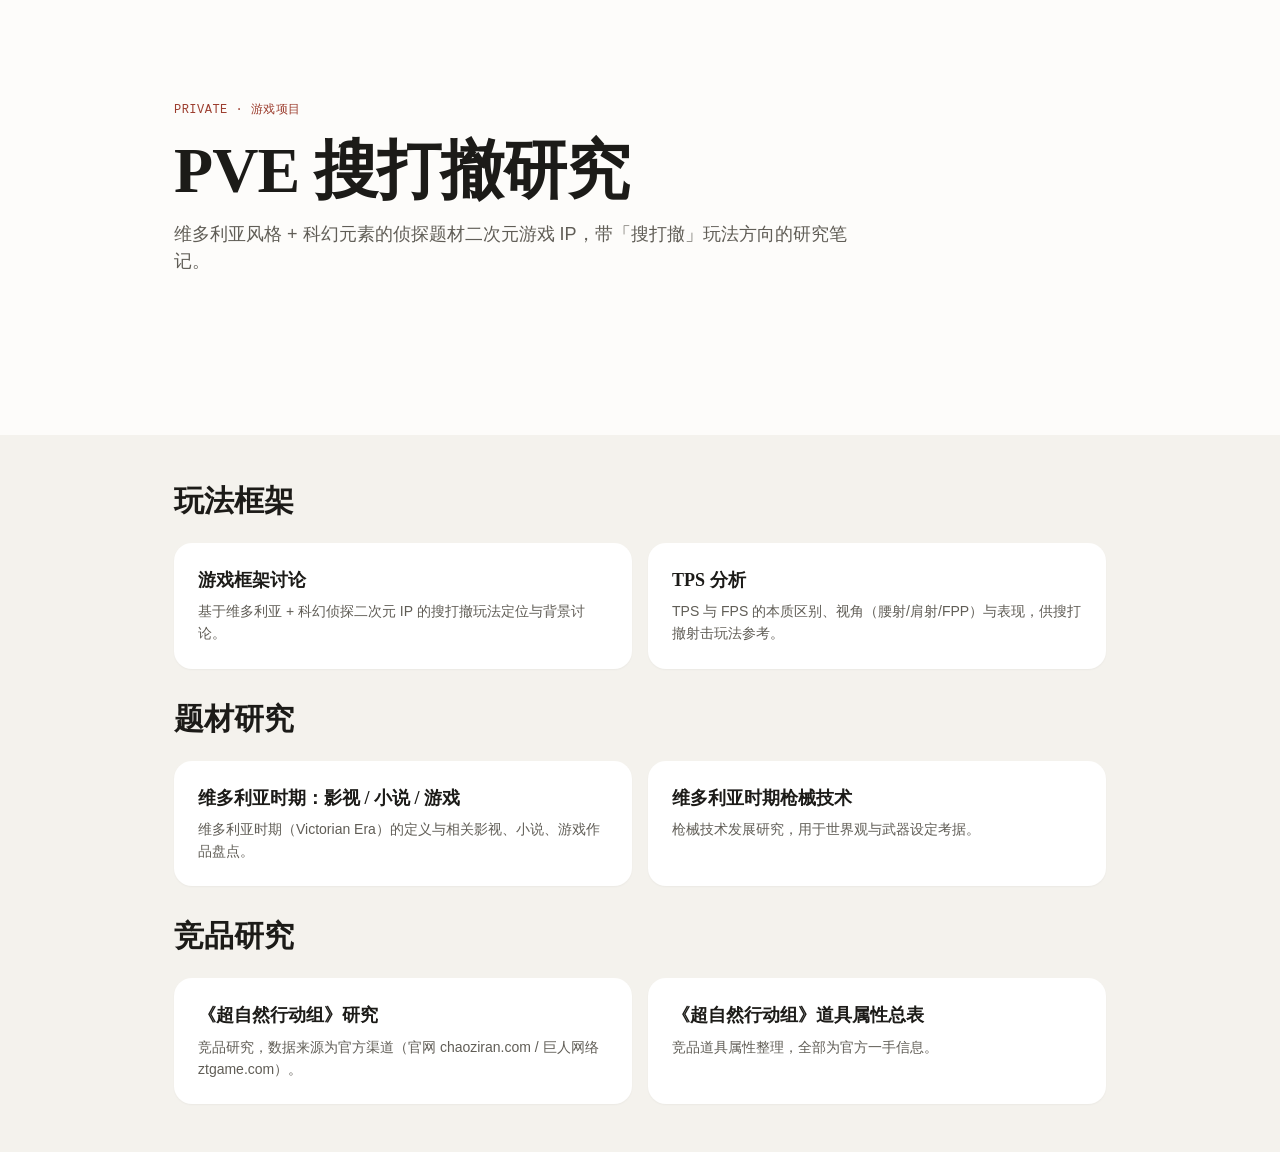
==== docs/pveextraction_index.html @ 66e5b621 "feat: 搜打撤研究笔记接入 xavierstudio-site-kit + portal.json（private）" ====
<!DOCTYPE html>
<html lang="zh-CN">
<head>
<meta charset="UTF-8">
<meta name="viewport" content="width=device-width, initial-scale=1.0">
<title>PVE 搜打撤研究</title>
<link rel="stylesheet" href="assets/theme/tokens.css">
<link rel="stylesheet" href="assets/theme/base.css">
<style>
  .group { margin-top: var(--space-6); }
</style>
</head>
<body>

<section class="band">
  <div class="page">
    <header class="hero">
      <span class="tag">private · 游戏项目</span>
      <h1>PVE 搜打撤研究</h1>
      <p class="lead">维多利亚风格 + 科幻元素的侦探题材二次元游戏 IP，带「搜打撤」玩法方向的研究笔记。</p>
    </header>
  </div>
</section>

<section class="band band-alt band-tight">
  <div class="page">
    <h2>玩法框架</h2>
    <div class="grid">
      <a class="card" href="research/GameFramework.md">
        <strong>游戏框架讨论</strong>
        <span>基于维多利亚 + 科幻侦探二次元 IP 的搜打撤玩法定位与背景讨论。</span>
      </a>
      <a class="card" href="research/TPS分析.md">
        <strong>TPS 分析</strong>
        <span>TPS 与 FPS 的本质区别、视角（腰射/肩射/FPP）与表现，供搜打撤射击玩法参考。</span>
      </a>
    </div>

    <h2 class="group">题材研究</h2>
    <div class="grid">
      <a class="card" href="research/维多利亚时期_影视小说游戏_研究文档.md">
        <strong>维多利亚时期：影视 / 小说 / 游戏</strong>
        <span>维多利亚时期（Victorian Era）的定义与相关影视、小说、游戏作品盘点。</span>
      </a>
      <a class="card" href="research/维多利亚时期_枪械技术_研究文档.md">
        <strong>维多利亚时期枪械技术</strong>
        <span>枪械技术发展研究，用于世界观与武器设定考据。</span>
      </a>
    </div>

    <h2 class="group">竞品研究</h2>
    <div class="grid">
      <a class="card" href="research/超自然行动组_研究文档.md">
        <strong>《超自然行动组》研究</strong>
        <span>竞品研究，数据来源为官方渠道（官网 chaoziran.com / 巨人网络 ztgame.com）。</span>
      </a>
      <a class="card" href="research/超自然行动组_道具属性表.md">
        <strong>《超自然行动组》道具属性总表</strong>
        <span>竞品道具属性整理，全部为官方一手信息。</span>
      </a>
    </div>
  </div>
</section>

</body>
</html>
---- docs/assets/theme/tokens.css ----
/*!
 * xavierstudio-site-kit · tokens
 * 一层：设计令牌。唯一真相源。
 *
 * 风格口径：苹果官网的骨架（排版节奏、留白、双表面色带、药丸按钮）
 *          + 保留个人色（赭石强调色、衬线标题）
 *
 * 硬性约束：任何页面、任何组件都不准写死色值与字号，只引用这里的变量。
 *          新增语义色请先加令牌，再在组件里引用。
 */
:root {
  /* ---- 表面 ---------------------------------------------------------- */
  /* 苹果用纯白 / #f5f5f7 两级表面做色带交替，这里整体偏暖一度保留个人气质 */
  --surface: #fdfcfa;
  --surface-alt: #f4f2ed;
  --surface-raised: #ffffff;
  --surface-inverse: #1c1b18;

  /* ---- 文字 ---------------------------------------------------------- */
  --ink: #1c1b18;
  --ink-secondary: #605d56;
  --ink-tertiary: #8a867d;
  --ink-on-inverse: #f4f2ed;
  --ink-on-accent: #ffffff;

  /* ---- 强调色与语义色 ------------------------------------------------ */
  --accent: #9c3d2e;
  --accent-hover: #7f2f22;
  --accent-wash: #f6ebe8;
  --accent-line: #d9b3aa;

  --ok: #4f6b45;
  --ok-wash: #eef3e9;
  --warn: #9a6a1c;
  --warn-wash: #faf1de;
  --danger: #a33226;
  --danger-wash: #fbebe9;
  --info: #3f5a73;
  --info-wash: #ecf1f6;

  /* ---- 分隔 ---------------------------------------------------------- */
  /* 苹果几乎不用边框，靠表面层级分区；发丝线只在表格与必要处出现 */
  --hairline: #e4e0d7;
  --hairline-strong: #cdc7ba;

  /* ---- 字体 ---------------------------------------------------------- */
  --font-sans:
    -apple-system, BlinkMacSystemFont, "SF Pro Text", "Segoe UI", "PingFang SC",
    "Hiragino Sans GB", "Microsoft YaHei", sans-serif;
  --font-serif:
    "Noto Serif SC", "Source Han Serif SC", "Songti SC", "STSong", Georgia, serif;
  --font-mono:
    ui-monospace, "SF Mono", "JetBrains Mono", "IBM Plex Mono", Consolas, monospace;

  /* ---- 字阶 ----------------------------------------------------------
   * 苹果的做法：字号越大，字距收得越紧。每一级字号都配一组行高与字距。
   */
  --text-display: 64px;
  --text-display-lh: 1.06;
  --text-display-ls: -0.015em;

  --text-h1: 44px;
  --text-h1-lh: 1.1;
  --text-h1-ls: -0.009em;

  --text-h2: 30px;
  --text-h2-lh: 1.2;
  --text-h2-ls: -0.005em;

  --text-h3: 22px;
  --text-h3-lh: 1.3;
  --text-h3-ls: -0.003em;

  --text-h4: 18px;
  --text-h4-lh: 1.4;
  --text-h4-ls: 0;

  --text-body: 17px;
  --text-body-lh: 1.47;

  --text-small: 14px;
  --text-small-lh: 1.55;

  --text-micro: 12px;
  --text-micro-lh: 1.5;
  --text-micro-ls: 0.04em;

  /* ---- 字重 ---------------------------------------------------------- */
  --weight-normal: 400;
  --weight-medium: 500;
  --weight-bold: 600;

  /* ---- 间距（4 的倍数） ---------------------------------------------- */
  --space-1: 4px;
  --space-2: 8px;
  --space-3: 12px;
  --space-4: 16px;
  --space-5: 24px;
  --space-6: 32px;
  --space-7: 48px;
  --space-8: 64px;
  --space-9: 96px;
  --space-10: 128px;

  /* ---- 版面宽度 ------------------------------------------------------
   * 980px 是苹果的内容宽；阅读密集的长文收到 692px 以控制每行字数。
   */
  --width-wide: 1180px;
  --width-content: 980px;
  --width-reading: 692px;

  /* ---- 圆角 ---------------------------------------------------------- */
  --radius-sm: 8px;
  --radius-md: 12px;
  --radius-lg: 18px;
  --radius-xl: 28px;
  --radius-pill: 980px;

  /* ---- 阴影 ----------------------------------------------------------
   * 克制使用。层级优先用表面色差表达，阴影只给浮起元素。
   */
  --shadow-sm: 0 1px 2px rgba(28, 27, 24, 0.04);
  --shadow-md: 0 4px 16px rgba(28, 27, 24, 0.06);

  /* ---- 动效 ---------------------------------------------------------- */
  --ease: cubic-bezier(0.25, 0.1, 0.25, 1);
  --duration: 0.22s;
}

/* 窄屏收字号与纵向节奏，令牌一处改、全站生效 */
@media (max-width: 734px) {
  :root {
    --text-display: 40px;
    --text-h1: 32px;
    --text-h2: 24px;
    --text-h3: 19px;
    --text-body: 16px;
    --space-9: 56px;
    --space-10: 72px;
  }
}
---- docs/assets/theme/base.css ----
/*!
 * xavierstudio-site-kit · base
 * 二层：重置、排版与组件原语。只引用 tokens.css，不出现任何写死色值。
 *
 * 组件词汇沿用 Health 仓库已有的一套（page/hero/section/card/stat/row/pill/
 * button/links/warn/muted/note/alert/lead/tag），它是现存三套页面里最系统的，
 * 因此被收为规范词汇 —— 这样既有页面换肤接近零改动。
 *
 * 依赖：本文件必须在 tokens.css 之后加载。
 */

/* ===== 重置 ============================================================ */
*,
*::before,
*::after {
  box-sizing: border-box;
}

* {
  margin: 0;
  padding: 0;
}

html {
  -webkit-font-smoothing: antialiased;
  -moz-osx-font-smoothing: grayscale;
  text-rendering: optimizeLegibility;
  scroll-behavior: smooth;
}

body {
  background: var(--surface);
  color: var(--ink);
  font-family: var(--font-sans);
  font-size: var(--text-body);
  line-height: var(--text-body-lh);
  font-weight: var(--weight-normal);
}

img,
svg,
video {
  max-width: 100%;
  height: auto;
  display: block;
}

/* 组件一旦显式声明 display，就会压过 [hidden] 的 UA 样式。
   这是反复踩的坑，在重置里一次性兜住。 */
[hidden] {
  display: none !important;
}

::selection {
  background: var(--accent);
  color: var(--ink-on-accent);
}

:focus-visible {
  outline: 2px solid var(--accent);
  outline-offset: 3px;
}

/* ===== 排版 ============================================================
 * 标题用衬线保留个人气质，字号与字距按苹果的「越大越紧」处理。
 */
h1,
h2,
h3,
h4 {
  font-family: var(--font-serif);
  font-weight: var(--weight-bold);
  /* 继承而非写死：容器一旦设置 color（深色色带、第三方页面的彩色 hero），
     标题要跟着走。写死 var(--ink) 会把这些容器的文字压成深色，是踩过的坑。
     body 已设 var(--ink)，默认效果不变。 */
  color: inherit;
  text-wrap: balance;
}

h1 {
  font-size: var(--text-h1);
  line-height: var(--text-h1-lh);
  letter-spacing: var(--text-h1-ls);
}

h2 {
  font-size: var(--text-h2);
  line-height: var(--text-h2-lh);
  letter-spacing: var(--text-h2-ls);
}

h3 {
  font-size: var(--text-h3);
  line-height: var(--text-h3-lh);
  letter-spacing: var(--text-h3-ls);
}

h4 {
  font-size: var(--text-h4);
  line-height: var(--text-h4-lh);
  letter-spacing: var(--text-h4-ls);
}

p {
  max-width: var(--width-reading);
}

/* ---- 纵向节奏 --------------------------------------------------------
 * 重置清掉了所有 margin，这里统一补回来，避免每个页面各自手调。
 * 规则按「后者相对前者」表达，顺序由宽到窄，后面的更具体者覆盖前面的。
 */
h1 + *,
h2 + *,
h3 + *,
h4 + * {
  margin-top: var(--space-4);
}

h1 + p,
h2 + p,
h3 + p,
h4 + p {
  margin-top: var(--space-3);
}

p + p,
p + ul,
p + ol,
ul + p,
ol + p,
blockquote + p {
  margin-top: var(--space-4);
}

* + table,
* + pre,
* + blockquote,
* + .grid,
* + .stats,
* + .timeline,
* + .links,
* + .alert,
* + .warn,
* + .swatches {
  margin-top: var(--space-5);
}

a {
  color: var(--accent);
  text-decoration: none;
  transition: color var(--duration) var(--ease);
}

a:hover {
  color: var(--accent-hover);
  text-decoration: underline;
  text-underline-offset: 3px;
}

strong,
b {
  font-weight: var(--weight-bold);
}

code {
  font-family: var(--font-mono);
  font-size: 0.88em;
  background: var(--surface-alt);
  padding: 2px 6px;
  border-radius: var(--radius-sm);
}

pre {
  font-family: var(--font-mono);
  font-size: var(--text-small);
  line-height: 1.6;
  background: var(--surface-inverse);
  color: var(--ink-on-inverse);
  padding: var(--space-5);
  border-radius: var(--radius-md);
  overflow: auto;
}

pre code {
  background: none;
  padding: 0;
  color: inherit;
}

blockquote {
  border-left: 2px solid var(--accent-line);
  padding-left: var(--space-4);
  color: var(--ink-secondary);
}

hr {
  border: none;
  border-top: 1px solid var(--hairline);
  margin: var(--space-7) 0;
}

ul,
ol {
  padding-left: 1.3em;
  max-width: var(--width-reading);
}

li + li {
  margin-top: var(--space-1);
}

/* ===== 版面骨架 ========================================================
 * .page       内容容器，居中限宽
 * .band       整幅色带，承担纵向节奏；.band-alt 换表面色做交替
 */
.page {
  width: 100%;
  max-width: var(--width-content);
  margin: 0 auto;
  padding: 0 var(--space-5);
}

.page-wide {
  max-width: var(--width-wide);
}

.page-reading {
  max-width: var(--width-reading);
}

.band {
  padding: var(--space-9) 0;
}

.band-alt {
  background: var(--surface-alt);
}

/* 标题继承 color，因此这里设一次即可，不必再逐级覆盖 */
.band-inverse {
  background: var(--surface-inverse);
  color: var(--ink-on-inverse);
}

.band-tight {
  padding: var(--space-7) 0;
}

/* ===== 首屏 ============================================================
 * 苹果的 hero 不是卡片，是大标题 + 留白。这里去掉原有的卡片外观。
 */
.hero {
  padding: var(--space-9) 0 var(--space-8);
}

/* 色带已经提供纵向节奏，首个 hero 不再重复撑高 */
.band > .page > .hero:first-child,
.band > .page-wide > .hero:first-child,
.band > .page-reading > .hero:first-child {
  padding-top: 0;
}

.hero h1 {
  font-size: var(--text-display);
  line-height: var(--text-display-lh);
  letter-spacing: var(--text-display-ls);
  margin-top: var(--space-4);
}

.lead {
  font-size: var(--text-h4);
  line-height: 1.5;
  color: var(--ink-secondary);
  margin-top: var(--space-4);
  max-width: var(--width-reading);
}

/* 小标签：hero 上方的类别提示 */
.tag {
  display: inline-flex;
  align-items: center;
  font-family: var(--font-mono);
  font-size: var(--text-micro);
  letter-spacing: var(--text-micro-ls);
  text-transform: uppercase;
  color: var(--accent);
}

/* ===== 分节 ============================================================
 * 默认不是卡片，靠间距与标题分区（苹果的做法）。
 * 需要卡片外观时另加 .card。
 */
.section {
  margin-top: var(--space-8);
}

/* ===== 卡片与网格 ====================================================== */
.card {
  display: block;
  background: var(--surface-raised);
  border-radius: var(--radius-lg);
  padding: var(--space-5);
  box-shadow: var(--shadow-sm);
  transition:
    box-shadow var(--duration) var(--ease),
    transform var(--duration) var(--ease);
}

a.card:hover {
  box-shadow: var(--shadow-md);
  transform: translateY(-2px);
  text-decoration: none;
}

a.card:hover strong {
  color: var(--accent);
}

.card strong {
  display: block;
  font-family: var(--font-serif);
  font-size: var(--text-h4);
  color: var(--ink);
  transition: color var(--duration) var(--ease);
}

.card span {
  color: var(--ink-secondary);
  font-size: var(--text-small);
  line-height: var(--text-small-lh);
}

.card strong + span {
  display: block;
  margin-top: var(--space-2);
}

.grid {
  display: grid;
  grid-template-columns: repeat(auto-fit, minmax(240px, 1fr));
  gap: var(--space-4);
}

/* ===== 数字指标 ======================================================== */
.stats {
  display: grid;
  grid-template-columns: repeat(auto-fit, minmax(140px, 1fr));
  gap: var(--space-4);
  margin-top: var(--space-6);
}

.stat {
  background: var(--surface-raised);
  border-radius: var(--radius-md);
  padding: var(--space-4);
  box-shadow: var(--shadow-sm);
}

.stat span {
  display: block;
  font-size: var(--text-micro);
  letter-spacing: var(--text-micro-ls);
  text-transform: uppercase;
  color: var(--ink-tertiary);
  font-family: var(--font-mono);
}

.stat strong {
  display: block;
  margin-top: var(--space-2);
  font-family: var(--font-serif);
  font-size: var(--text-h2);
  line-height: 1.1;
  letter-spacing: var(--text-h2-ls);
}

/* ===== 时间线行 ======================================================== */
.timeline {
  display: grid;
  gap: var(--space-2);
}

.row {
  display: grid;
  grid-template-columns: 112px 1fr auto;
  gap: var(--space-4);
  align-items: center;
  background: var(--surface-raised);
  border-radius: var(--radius-md);
  padding: var(--space-4);
  box-shadow: var(--shadow-sm);
}

.row > div:nth-child(2) {
  font-size: var(--text-small);
  line-height: var(--text-small-lh);
}

.date {
  font-family: var(--font-mono);
  font-size: var(--text-small);
  font-weight: var(--weight-medium);
  color: var(--ink-secondary);
}

/* ===== 状态药丸 ========================================================
 * red / amber / green / blue / purple 是既有页面在用的名字，保留为别名，
 * 实际取语义令牌，不再出现写死色值。
 */
.pill {
  display: inline-flex;
  align-items: center;
  border-radius: var(--radius-pill);
  padding: 3px 10px;
  font-size: var(--text-micro);
  font-weight: var(--weight-medium);
  white-space: nowrap;
  background: var(--surface-alt);
  color: var(--ink-secondary);
}

.pill.red,
.pill.danger {
  background: var(--danger-wash);
  color: var(--danger);
}

.pill.amber,
.pill.warn {
  background: var(--warn-wash);
  color: var(--warn);
}

.pill.green,
.pill.ok {
  background: var(--ok-wash);
  color: var(--ok);
}

.pill.blue,
.pill.info {
  background: var(--info-wash);
  color: var(--info);
}

.pill.purple,
.pill.accent {
  background: var(--accent-wash);
  color: var(--accent);
}

/* ===== 按钮与链接组 ====================================================
 * 药丸形，苹果式。.button 实心强调色，.button-quiet 低调描边。
 */
.button {
  display: inline-flex;
  align-items: center;
  gap: var(--space-2);
  border-radius: var(--radius-pill);
  padding: 8px 18px;
  font-size: var(--text-small);
  font-weight: var(--weight-medium);
  font-family: var(--font-sans);
  background: var(--accent);
  color: var(--ink-on-accent);
  border: none;
  cursor: pointer;
  white-space: nowrap;
  transition: background var(--duration) var(--ease);
}

.button:hover {
  background: var(--accent-hover);
  color: var(--ink-on-accent);
  text-decoration: none;
}

.button-quiet {
  background: transparent;
  color: var(--accent);
  box-shadow: inset 0 0 0 1px var(--accent-line);
}

.button-quiet:hover {
  background: var(--accent-wash);
  color: var(--accent-hover);
}

.links {
  display: flex;
  flex-wrap: wrap;
  gap: var(--space-2);
}

.links a {
  display: inline-flex;
  align-items: center;
  border-radius: var(--radius-pill);
  padding: 7px 16px;
  font-size: var(--text-small);
  font-weight: var(--weight-medium);
  background: var(--surface-alt);
  color: var(--accent);
}

.links a:hover {
  background: var(--accent-wash);
  text-decoration: none;
}

/* ===== 表格 ============================================================ */
table {
  width: 100%;
  border-collapse: collapse;
  font-size: var(--text-small);
  background: var(--surface-raised);
  border-radius: var(--radius-md);
  overflow: hidden;
  box-shadow: var(--shadow-sm);
}

th,
td {
  text-align: left;
  vertical-align: top;
  padding: var(--space-3) var(--space-4);
  border-bottom: 1px solid var(--hairline);
}

th {
  font-family: var(--font-mono);
  font-size: var(--text-micro);
  letter-spacing: var(--text-micro-ls);
  text-transform: uppercase;
  color: var(--ink-tertiary);
  font-weight: var(--weight-medium);
  background: var(--surface-alt);
}

tr:last-child td {
  border-bottom: none;
}

/* ===== 提示块 ========================================================== */
.alert {
  background: var(--surface-raised);
  border-radius: var(--radius-md);
  padding: var(--space-4) var(--space-5);
  box-shadow: var(--shadow-sm);
  margin-top: var(--space-3);
}

.alert h4 {
  display: flex;
  align-items: center;
  gap: var(--space-2);
  margin-bottom: var(--space-2);
}

.alert p {
  font-size: var(--text-small);
  line-height: var(--text-small-lh);
  margin-top: var(--space-1);
}

.alert .meta {
  font-family: var(--font-mono);
  font-size: var(--text-micro);
  color: var(--ink-tertiary);
}

/* 免责声明 / 风险提示：低调但不可忽略 */
.warn {
  background: var(--warn-wash);
  border-radius: var(--radius-md);
  padding: var(--space-4) var(--space-5);
  color: var(--warn);
  font-size: var(--text-small);
  line-height: var(--text-small-lh);
}

.warn strong {
  color: var(--warn);
}

/* ===== 文字辅助 ======================================================== */
.muted {
  color: var(--ink-tertiary);
}

.note {
  color: var(--ink-tertiary);
  font-size: var(--text-small);
}

.mono {
  font-family: var(--font-mono);
}

.micro {
  font-family: var(--font-mono);
  font-size: var(--text-micro);
  letter-spacing: var(--text-micro-ls);
  text-transform: uppercase;
  color: var(--ink-tertiary);
}

/* ===== 窄屏 ============================================================ */
@media (max-width: 734px) {
  .row {
    grid-template-columns: 1fr;
    gap: var(--space-2);
  }

  .hero {
    padding: var(--space-7) 0 var(--space-6);
  }
}

@media (prefers-reduced-motion: reduce) {
  *,
  *::before,
  *::after {
    transition-duration: 0.01ms !important;
    animation-duration: 0.01ms !important;
    scroll-behavior: auto;
  }
}
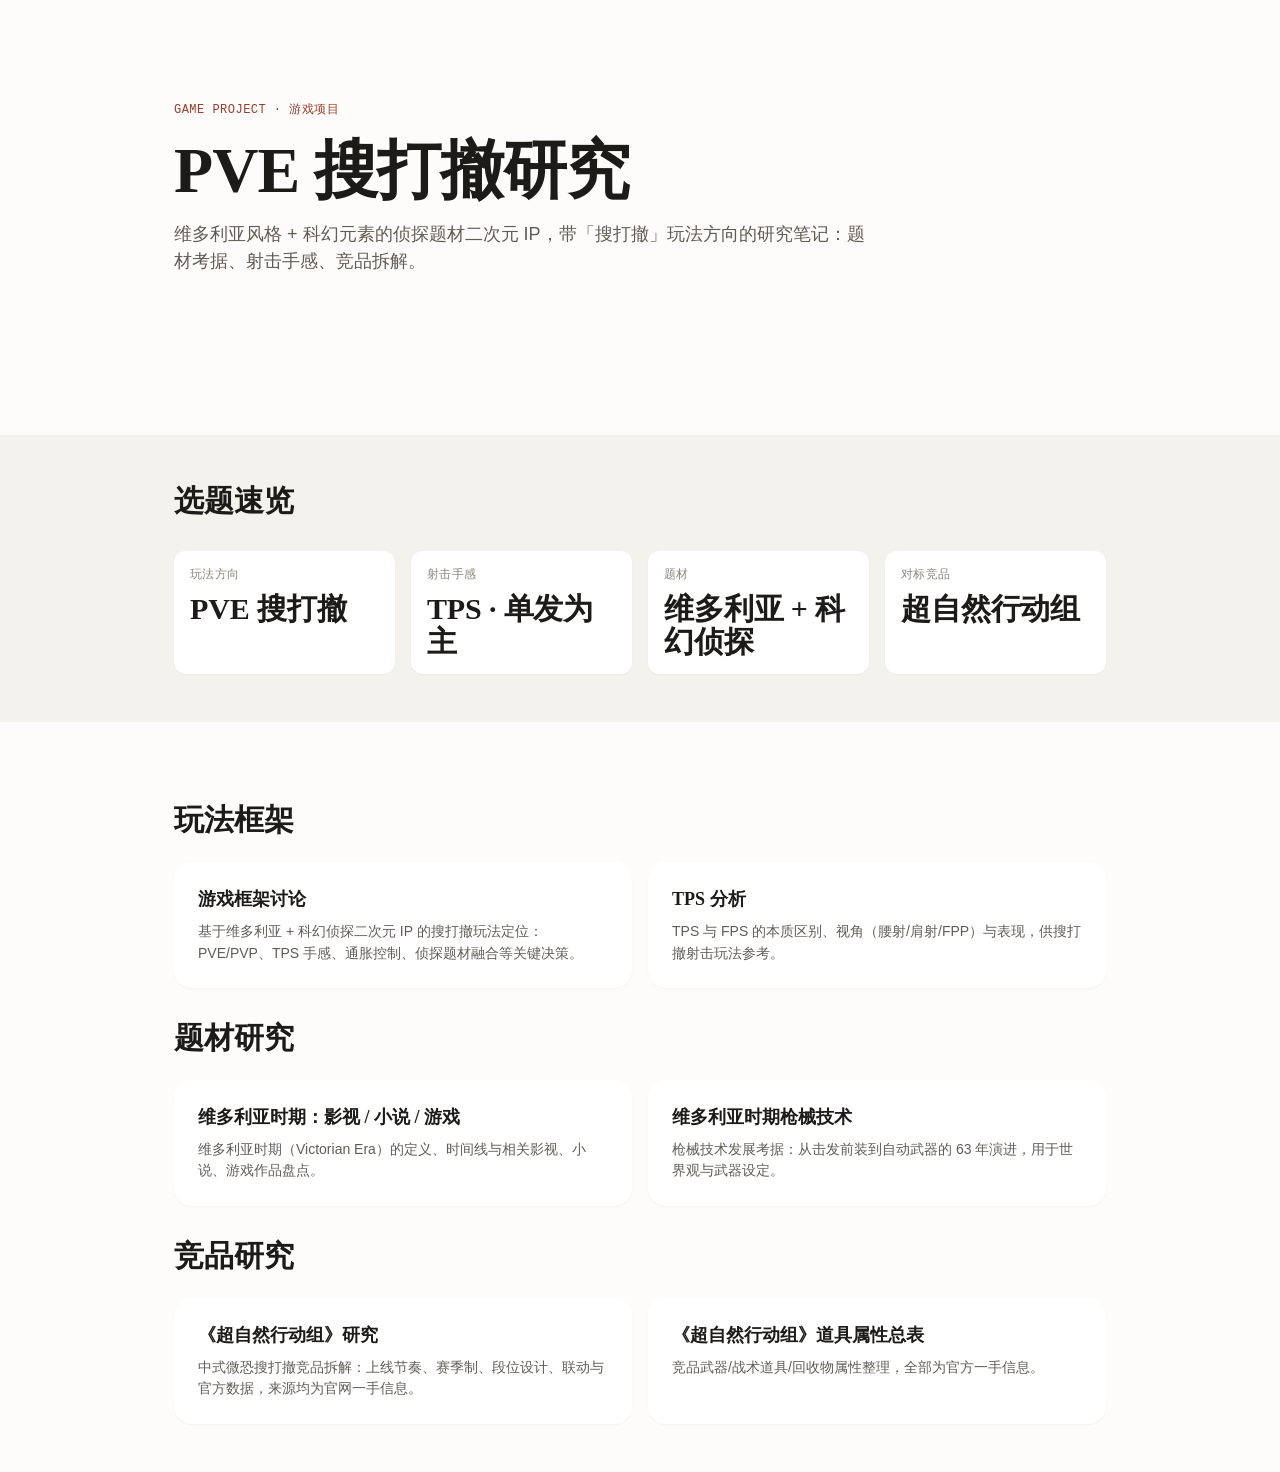
==== commit 58e7d6e3: "feat: 研究 md 渲染为主题化 HTML 站点，索引页整合并转公开" ====
--- a/docs/pveextraction_index.html
+++ b/docs/pveextraction_index.html
@@ -15,50 +15,72 @@
 <section class="band">
   <div class="page">
     <header class="hero">
-      <span class="tag">private · 游戏项目</span>
+      <span class="tag">game project · 游戏项目</span>
       <h1>PVE 搜打撤研究</h1>
-      <p class="lead">维多利亚风格 + 科幻元素的侦探题材二次元游戏 IP，带「搜打撤」玩法方向的研究笔记。</p>
+      <p class="lead">维多利亚风格 + 科幻元素的侦探题材二次元 IP，带「搜打撤」玩法方向的研究笔记：题材考据、射击手感、竞品拆解。</p>
     </header>
   </div>
 </section>
 
 <section class="band band-alt band-tight">
   <div class="page">
-    <h2>玩法框架</h2>
+    <h2>选题速览</h2>
+    <div class="stats">
+      <div class="stat"><span>玩法方向</span><strong>PVE 搜打撤</strong></div>
+      <div class="stat"><span>射击手感</span><strong>TPS · 单发为主</strong></div>
+      <div class="stat"><span>题材</span><strong>维多利亚 + 科幻侦探</strong></div>
+      <div class="stat"><span>对标竞品</span><strong>超自然行动组</strong></div>
+    </div>
+  </div>
+</section>
+
+<section class="band band-tight">
+  <div class="page">
+    <h2 class="group">玩法框架</h2>
     <div class="grid">
-      <a class="card" href="research/GameFramework.md">
+
+      <a class="card" href="research/GameFramework.html">
         <strong>游戏框架讨论</strong>
-        <span>基于维多利亚 + 科幻侦探二次元 IP 的搜打撤玩法定位与背景讨论。</span>
+        <span>基于维多利亚 + 科幻侦探二次元 IP 的搜打撤玩法定位：PVE/PVP、TPS 手感、通胀控制、侦探题材融合等关键决策。</span>
       </a>
-      <a class="card" href="research/TPS分析.md">
+
+      <a class="card" href="research/TPS分析.html">
         <strong>TPS 分析</strong>
         <span>TPS 与 FPS 的本质区别、视角（腰射/肩射/FPP）与表现，供搜打撤射击玩法参考。</span>
       </a>
+
     </div>
 
     <h2 class="group">题材研究</h2>
     <div class="grid">
-      <a class="card" href="research/维多利亚时期_影视小说游戏_研究文档.md">
+
+      <a class="card" href="research/维多利亚时期_影视小说游戏_研究文档.html">
         <strong>维多利亚时期：影视 / 小说 / 游戏</strong>
-        <span>维多利亚时期（Victorian Era）的定义与相关影视、小说、游戏作品盘点。</span>
+        <span>维多利亚时期（Victorian Era）的定义、时间线与相关影视、小说、游戏作品盘点。</span>
       </a>
-      <a class="card" href="research/维多利亚时期_枪械技术_研究文档.md">
+
+      <a class="card" href="research/维多利亚时期_枪械技术_研究文档.html">
         <strong>维多利亚时期枪械技术</strong>
-        <span>枪械技术发展研究，用于世界观与武器设定考据。</span>
+        <span>枪械技术发展考据：从击发前装到自动武器的 63 年演进，用于世界观与武器设定。</span>
       </a>
+
     </div>
 
     <h2 class="group">竞品研究</h2>
     <div class="grid">
-      <a class="card" href="research/超自然行动组_研究文档.md">
+
+      <a class="card" href="research/超自然行动组_研究文档.html">
         <strong>《超自然行动组》研究</strong>
-        <span>竞品研究，数据来源为官方渠道（官网 chaoziran.com / 巨人网络 ztgame.com）。</span>
+        <span>中式微恐搜打撤竞品拆解：上线节奏、赛季制、段位设计、联动与官方数据，来源均为官网一手信息。</span>
       </a>
-      <a class="card" href="research/超自然行动组_道具属性表.md">
+
+      <a class="card" href="research/超自然行动组_道具属性表.html">
         <strong>《超自然行动组》道具属性总表</strong>
-        <span>竞品道具属性整理，全部为官方一手信息。</span>
+        <span>竞品武器/战术道具/回收物属性整理，全部为官方一手信息。</span>
       </a>
+
     </div>
+
   </div>
 </section>
 
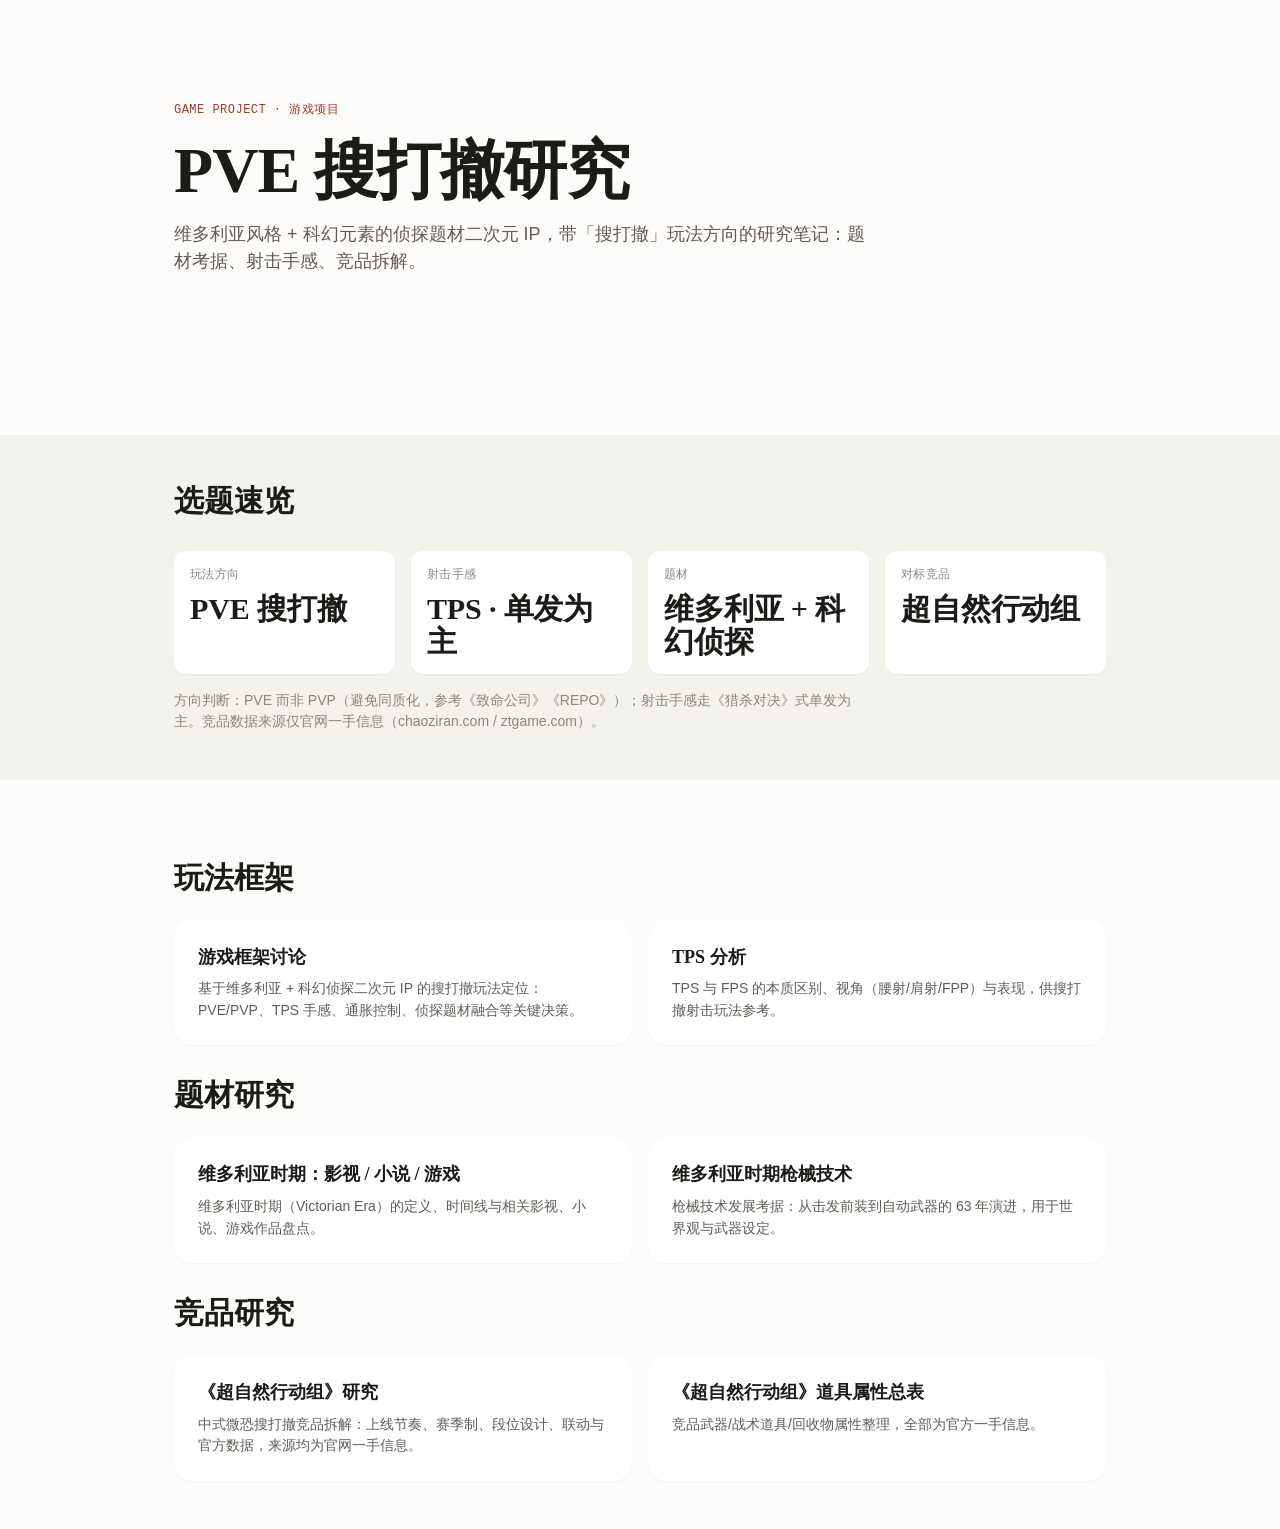
==== commit a035a636: "refactor: 研究页改为手写原生 HTML，按主题组件排版" ====
--- a/docs/pveextraction_index.html
+++ b/docs/pveextraction_index.html
@@ -31,54 +31,47 @@
       <div class="stat"><span>题材</span><strong>维多利亚 + 科幻侦探</strong></div>
       <div class="stat"><span>对标竞品</span><strong>超自然行动组</strong></div>
     </div>
+    <p class="note" style="margin-top: var(--space-4)">方向判断：PVE 而非 PVP（避免同质化，参考《致命公司》《REPO》）；射击手感走《猎杀对决》式单发为主。竞品数据来源仅官网一手信息（chaoziran.com / ztgame.com）。</p>
   </div>
 </section>
 
 <section class="band band-tight">
   <div class="page">
+
     <h2 class="group">玩法框架</h2>
     <div class="grid">
-
       <a class="card" href="research/GameFramework.html">
         <strong>游戏框架讨论</strong>
         <span>基于维多利亚 + 科幻侦探二次元 IP 的搜打撤玩法定位：PVE/PVP、TPS 手感、通胀控制、侦探题材融合等关键决策。</span>
       </a>
-
       <a class="card" href="research/TPS分析.html">
         <strong>TPS 分析</strong>
         <span>TPS 与 FPS 的本质区别、视角（腰射/肩射/FPP）与表现，供搜打撤射击玩法参考。</span>
       </a>
-
     </div>
 
     <h2 class="group">题材研究</h2>
     <div class="grid">
-
       <a class="card" href="research/维多利亚时期_影视小说游戏_研究文档.html">
         <strong>维多利亚时期：影视 / 小说 / 游戏</strong>
         <span>维多利亚时期（Victorian Era）的定义、时间线与相关影视、小说、游戏作品盘点。</span>
       </a>
-
       <a class="card" href="research/维多利亚时期_枪械技术_研究文档.html">
         <strong>维多利亚时期枪械技术</strong>
         <span>枪械技术发展考据：从击发前装到自动武器的 63 年演进，用于世界观与武器设定。</span>
       </a>
-
     </div>
 
     <h2 class="group">竞品研究</h2>
     <div class="grid">
-
       <a class="card" href="research/超自然行动组_研究文档.html">
         <strong>《超自然行动组》研究</strong>
         <span>中式微恐搜打撤竞品拆解：上线节奏、赛季制、段位设计、联动与官方数据，来源均为官网一手信息。</span>
       </a>
-
       <a class="card" href="research/超自然行动组_道具属性表.html">
         <strong>《超自然行动组》道具属性总表</strong>
         <span>竞品武器/战术道具/回收物属性整理，全部为官方一手信息。</span>
       </a>
-
     </div>
 
   </div>
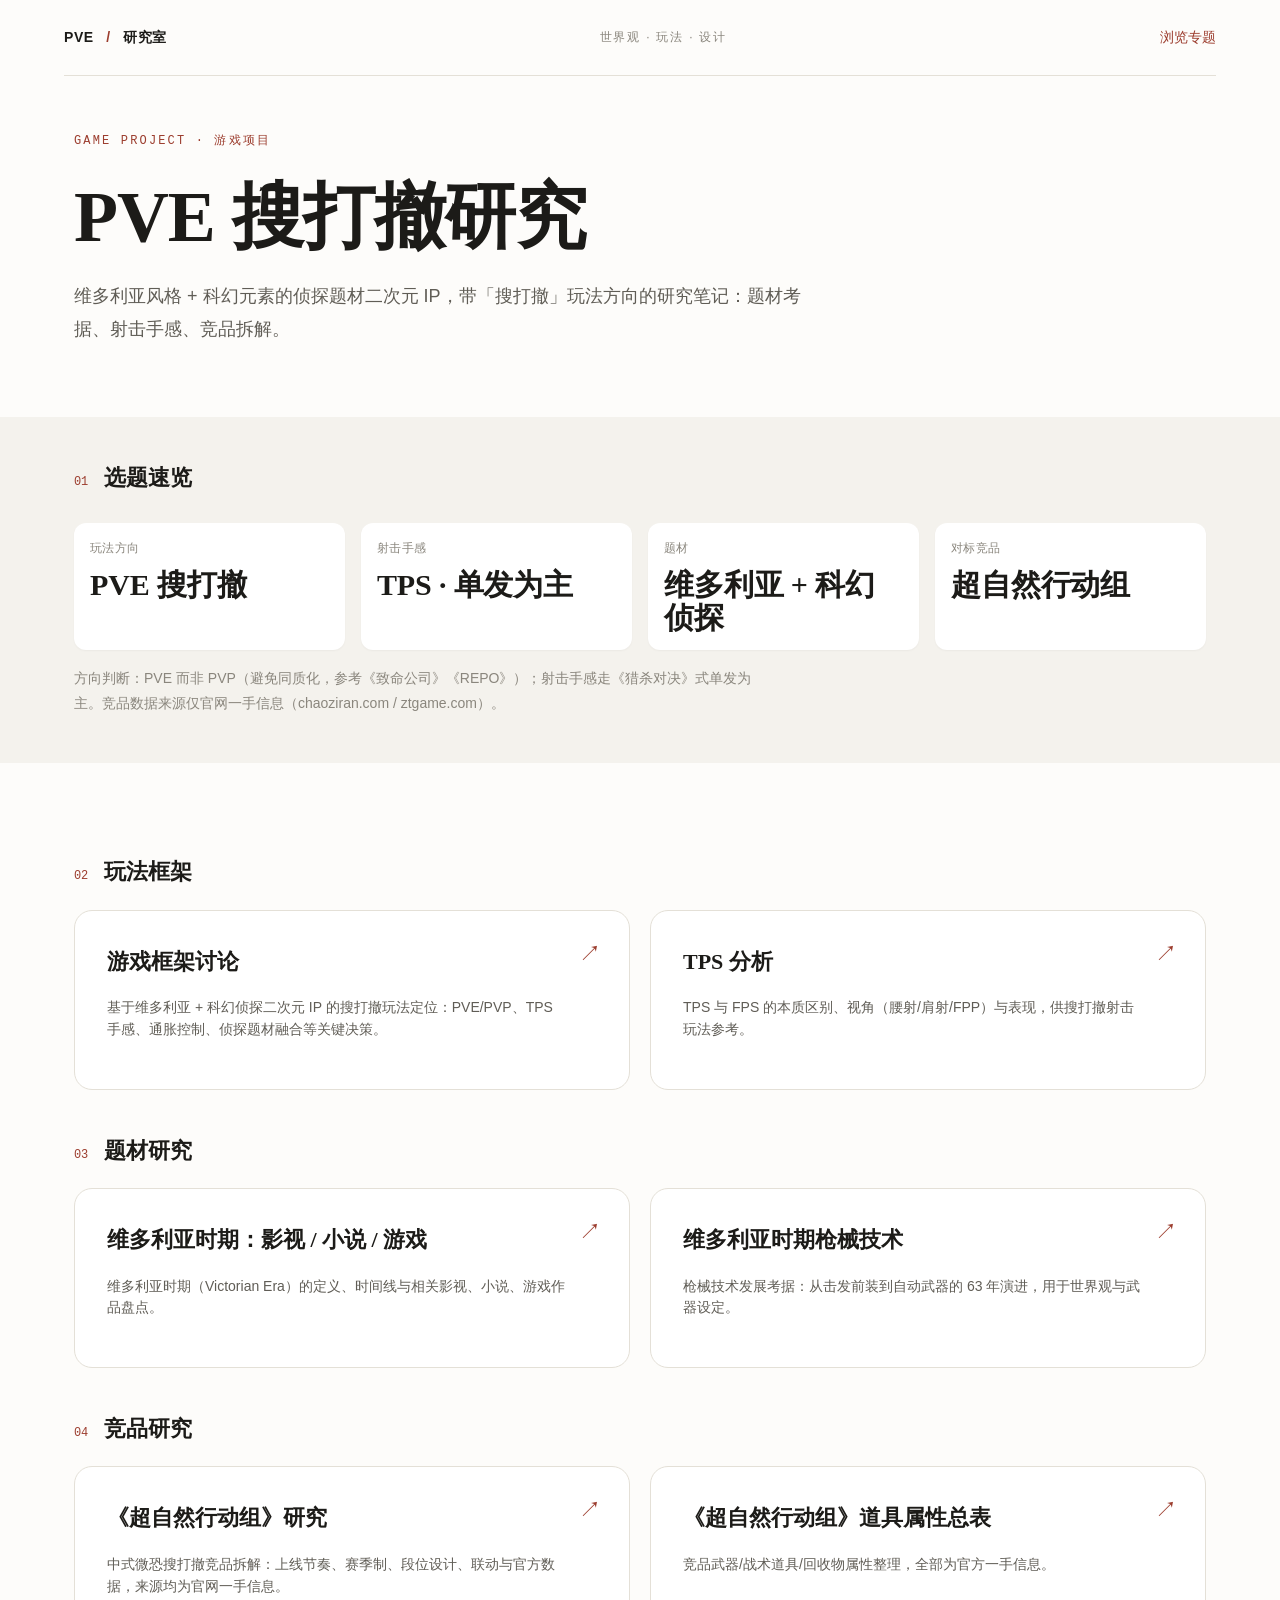
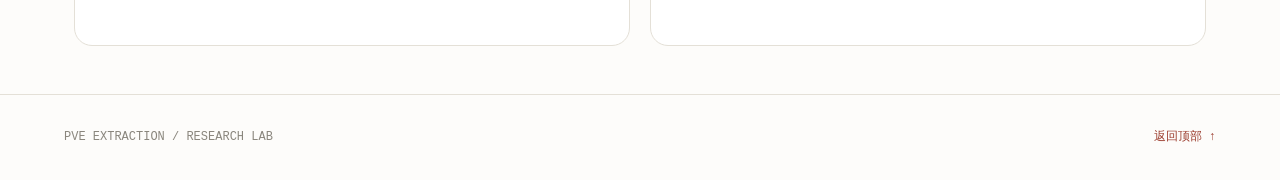
==== commit bfc6717b: "优化研究站点排版、章节导航与道具资料卡" ====
--- a/docs/pveextraction_index.html
+++ b/docs/pveextraction_index.html
@@ -9,8 +9,10 @@
 <style>
   .group { margin-top: var(--space-6); }
 </style>
+<link rel="stylesheet" href="assets/editorial.css">
+<script defer src="assets/editorial.js"></script>
 </head>
-<body>
+<body class="library" id="top"><a class="skip-link" href="#content">跳至正文</a><nav class="site-nav" aria-label="主导航"><a class="brand" href="pveextraction_index.html">PVE<span> / </span>研究室</a><span class="nav-caption">世界观 · 玩法 · 设计</span><a href="#content">浏览专题</a></nav><main id="content">
 
 <section class="band">
   <div class="page">
@@ -24,7 +26,7 @@
 
 <section class="band band-alt band-tight">
   <div class="page">
-    <h2>选题速览</h2>
+    <h2 id="chapter-1"><span class="chapter-no">01</span>选题速览</h2>
     <div class="stats">
       <div class="stat"><span>玩法方向</span><strong>PVE 搜打撤</strong></div>
       <div class="stat"><span>射击手感</span><strong>TPS · 单发为主</strong></div>
@@ -38,7 +40,7 @@
 <section class="band band-tight">
   <div class="page">
 
-    <h2 class="group">玩法框架</h2>
+    <h2 class="group" id="chapter-2"><span class="chapter-no">02</span>玩法框架</h2>
     <div class="grid">
       <a class="card" href="research/GameFramework.html">
         <strong>游戏框架讨论</strong>
@@ -50,7 +52,7 @@
       </a>
     </div>
 
-    <h2 class="group">题材研究</h2>
+    <h2 class="group" id="chapter-3"><span class="chapter-no">03</span>题材研究</h2>
     <div class="grid">
       <a class="card" href="research/维多利亚时期_影视小说游戏_研究文档.html">
         <strong>维多利亚时期：影视 / 小说 / 游戏</strong>
@@ -62,7 +64,7 @@
       </a>
     </div>
 
-    <h2 class="group">竞品研究</h2>
+    <h2 class="group" id="chapter-4"><span class="chapter-no">04</span>竞品研究</h2>
     <div class="grid">
       <a class="card" href="research/超自然行动组_研究文档.html">
         <strong>《超自然行动组》研究</strong>
@@ -77,5 +79,5 @@
   </div>
 </section>
 
-</body>
+</main><footer class="site-footer"><span>PVE EXTRACTION / RESEARCH LAB</span><a href="#top">返回顶部 ↑</a></footer></body>
 </html>
--- a/docs/assets/editorial.css
+++ b/docs/assets/editorial.css
@@ -0,0 +1,15 @@
+/* Local editorial layouts; shared upstream theme remains unchanged. */
+:root{--editorial-rule:1px solid var(--hairline);--text-caption:11px}
+body{line-height:1.75}a:focus-visible,button:focus-visible,input:focus-visible{outline:2px solid var(--accent);outline-offset:5px}.skip-link{position:absolute;left:20px;top:-90px;background:var(--surface);padding:12px;z-index:30}.skip-link:focus{top:10px}
+.site-nav{height:76px;display:flex;align-items:center;justify-content:space-between;border-bottom:var(--editorial-rule);margin:0 5%;font-size:var(--text-small)}.brand{font-weight:var(--weight-bold);color:var(--ink);letter-spacing:.04em}.brand span{color:var(--accent);margin:0 8px}.nav-caption{color:var(--ink-tertiary);font-size:var(--text-micro);letter-spacing:.15em}
+.research main{margin-right:240px}.research .page,.research .page-wide{max-width:1100px;padding-left:7%;padding-right:7%}.research .band{background:transparent;padding:48px 0;border-bottom:var(--editorial-rule)}.research .band:first-child{padding:64px 0 48px}.hero{padding:0;position:relative}.hero h1{font-size:clamp(32px,4vw,58px);max-width:900px;line-height:1.2;margin:20px 0}.hero .lead{max-width:740px;line-height:1.8}.hero .tag{letter-spacing:.18em}.research .hero:after{content:'FIELD NOTES / PVE';display:block;margin-top:32px;font-family:var(--font-mono);font-size:var(--text-caption);letter-spacing:.2em;color:var(--ink-tertiary)}
+.chapter-nav{position:fixed;right:0;top:110px;bottom:30px;width:240px;padding:20px 24px;border-left:var(--editorial-rule);overflow:auto;font-size:var(--text-micro)}.chapter-nav p{color:var(--ink-tertiary);letter-spacing:.15em;margin-bottom:22px}.chapter-nav a{display:flex;gap:12px;color:var(--ink-secondary);padding:9px 0;line-height:1.5}.chapter-nav a span{font-family:var(--font-mono);color:var(--ink-tertiary)}.chapter-nav a.active{color:var(--accent);font-weight:var(--weight-bold)}.chapter-nav .back-top{margin-top:24px;border-top:var(--editorial-rule);padding-top:20px}
+h2[id]{scroll-margin-top:24px;display:flex;align-items:baseline;gap:16px;font-size:var(--text-h3);margin-bottom:30px}.chapter-no{font-family:var(--font-mono);font-size:var(--text-micro);color:var(--accent);font-weight:400}.research h3{font-family:var(--font-sans);font-size:var(--text-h4);margin-bottom:16px}.research p+ p{margin-top:16px}.research .section,.research .sec{margin-top:28px}.research ul{max-width:none}.research li{padding:4px 0}.research .q{background:var(--surface-alt);border:0;border-radius:var(--radius-md);padding:24px 28px;font-size:var(--text-small)}.research .q .who{text-align:right}.research .stats{gap:0;border-top:var(--editorial-rule);border-bottom:var(--editorial-rule);padding:20px 0}.research .stat{background:none;box-shadow:none;border-radius:0;border-right:var(--editorial-rule);padding:12px 20px}.research .stat:last-child{border-right:0}.research .stat strong{font-size:var(--text-h3);line-height:1.4}
+.research .timeline{gap:0;border-left:2px solid var(--accent-line);padding-left:24px}.research .row{position:relative;box-shadow:none;background:none;border-bottom:var(--editorial-rule);border-radius:0;padding:18px 0}.research .row:before{content:'';position:absolute;width:8px;height:8px;border-radius:50%;background:var(--accent);left:-29px;top:28px}.research .button-quiet{box-shadow:none;padding:5px 0}.research .tiers{gap:0;border:var(--editorial-rule);border-radius:var(--radius-md);overflow:hidden}.research .tier{box-shadow:none;border-radius:0;border-right:var(--editorial-rule);background:var(--surface-alt)}
+.table-scroll{overflow-x:auto;margin:18px 0;border:var(--editorial-rule);border-radius:var(--radius-md)}.table-scroll table{margin:0;box-shadow:none;border-radius:0;min-width:540px}th{white-space:normal}td{line-height:1.8}tbody tr:hover{background:var(--surface-alt)}
+.topic-grid{display:grid;grid-template-columns:repeat(2,minmax(0,1fr));gap:24px}.topic-grid>.section,.topic-grid>.sec{margin:0;padding:24px;background:var(--surface-alt);border-radius:var(--radius-md)}.topic-grid .table-scroll{background:var(--surface-raised)}.topic-grid table{min-width:440px}.research .cmp .card{box-shadow:none;border:var(--editorial-rule);padding:28px}.research .links a{padding:12px 20px}
+.catalog-tools{display:flex;align-items:center;gap:16px;margin-top:28px}.catalog-tools input{width:100%;max-width:520px;border:var(--editorial-rule);border-radius:var(--radius-pill);background:var(--surface-raised);padding:13px 20px;font:inherit;font-size:var(--text-small)}.catalog-tools output{font-size:var(--text-micro);color:var(--ink-secondary);white-space:nowrap}.item-catalog{display:grid;grid-template-columns:repeat(2,minmax(0,1fr));gap:16px;margin-top:20px}.item-card{border:var(--editorial-rule);border-radius:var(--radius-md);padding:24px;background:var(--surface-raised);border-top:3px solid var(--accent-line)}.item-card h4{font-size:var(--text-h3);margin-bottom:16px}.item-card dl{font-size:var(--text-small)}.item-card dt{font-size:var(--text-micro);color:var(--ink-tertiary);margin-top:14px}.item-card dd{margin:4px 0 0;line-height:1.8}.empty-results{padding:24px;color:var(--ink-secondary)}
+.library .band{padding:48px 0}.library .hero{padding:24px 0}.library .hero h1{font-size:clamp(40px,6vw,72px)}.library .page{max-width:1180px}.library .group{margin:48px 0 22px}.library .grid{grid-template-columns:1fr 1fr;gap:20px}.library a.card{position:relative;min-height:180px;padding:32px 64px 32px 32px;box-shadow:none;border:var(--editorial-rule);background:var(--surface-raised)}.library a.card:after{content:'↗';position:absolute;right:28px;top:24px;font-size:var(--text-h3);color:var(--accent)}.library .card strong{font-size:var(--text-h3);margin-bottom:16px}.site-footer{padding:32px 5%;display:flex;justify-content:space-between;font-family:var(--font-mono);font-size:var(--text-micro);color:var(--ink-tertiary);border-top:var(--editorial-rule)}
+@media(min-width:1500px){.research main{margin-right:280px}.chapter-nav{width:280px}.research .page{padding-left:5%;padding-right:5%}}
+@media(max-width:1100px){.research main{margin-right:0}.chapter-nav{position:static;width:auto;border-left:0;border-top:var(--editorial-rule);margin:0 7%;display:flex;flex-wrap:wrap;gap:4px 20px}.chapter-nav p{width:100%;margin-bottom:8px}.chapter-nav .back-top{margin:0;border:0;padding-top:9px}.topic-grid{grid-template-columns:1fr}}
+@media(max-width:650px){.nav-caption{display:none}.site-nav{height:64px}.research .band,.library .band{padding:32px 0}.research .band:first-child{padding:40px 0}.research .page,.research .page-wide{padding:0 22px}.hero h1{font-size:var(--text-h1)}.item-catalog,.library .grid{grid-template-columns:1fr}.research .stats{grid-template-columns:1fr 1fr}.research .stat{border:0;padding:14px 10px}.research .tiers{grid-template-columns:repeat(3,1fr)}.catalog-tools{align-items:flex-start;flex-direction:column}.site-footer{gap:20px;flex-wrap:wrap}.topic-grid>.section,.topic-grid>.sec{padding:20px}.research .q{padding:20px}.library a.card{min-height:150px}}
